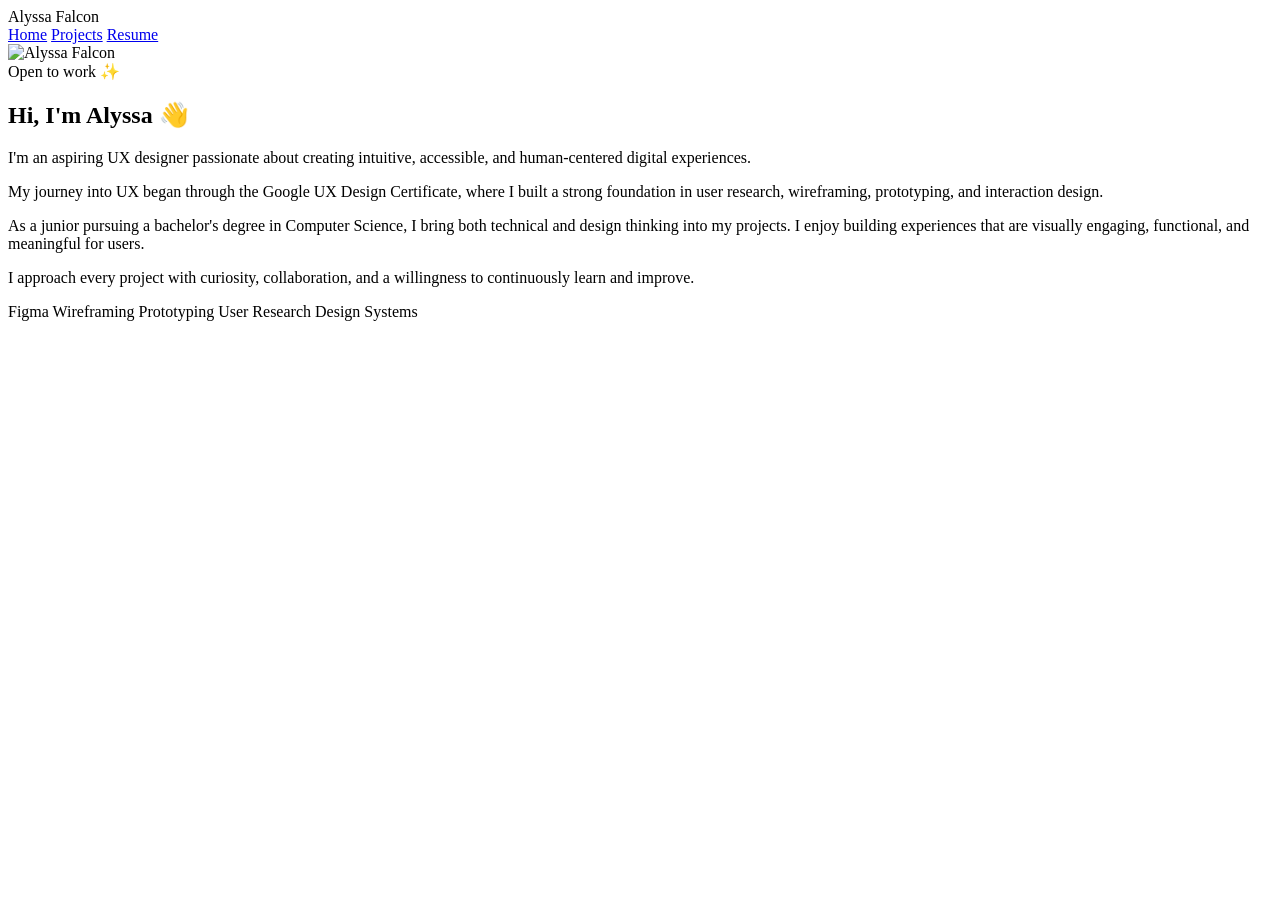
==== AboutMe.html @ 5e93cd71 "Initial commit" ====
<!DOCTYPE html>
<html lang="en">
<head>
  <meta charset="UTF-8" />
  <meta name="viewport" content="width=device-width, initial-scale=1.0"/>

  <title>About Me — Alyssa Falcon</title>

  <!-- GOOGLE FONTS -->
  <link
    href="https://fonts.googleapis.com/css2?family=Fraunces:wght@700;900&family=Plus+Jakarta+Sans:wght@400;500;600;700&display=swap"
    rel="stylesheet"
  />

  <!-- MAIN CSS -->
  <link rel="stylesheet" href="styles.css" />
</head>

<body>

  <!-- NAV -->
  <nav>
    <span class="nav-logo">
      Alyssa <span>Falcon</span>
    </span>

    <div class="nav-links">
      <a href="homepage.html">Home</a>
      <a href="homepage.html#projects">Projects</a>
      <a href="#">Resume</a>
    </div>
  </nav>

  <!-- ABOUT PAGE -->
  <main class="about-page">

    <section class="about-hero">

      <!-- LEFT SIDE -->
      <div>

        <div class="about-image-wrapper">

          <!-- IMPORTANT -->
          <!-- Make sure this filename EXACTLY matches -->
          <img
            src="images/Headshot.jpg"
            alt="Alyssa Falcon"
            class="about-image"
          />

          <div class="status-badge">
            Open to work ✨
          </div>

        </div>

        
      </div>

      <!-- RIGHT SIDE -->
      <div>

        <h1 class="about-title">
          Hi, I'm <span>Alyssa</span> 👋
        </h1>

        <p class="about-text">
          I'm an aspiring UX designer passionate about creating intuitive,
          accessible, and human-centered digital experiences.
        </p>

        <p class="about-text">
          My journey into UX began through the Google UX Design Certificate,
          where I built a strong foundation in user research, wireframing,
          prototyping, and interaction design.
        </p>

        <p class="about-text">
          As a junior pursuing a bachelor's degree in Computer Science,
          I bring both technical and design thinking into my projects.
          I enjoy building experiences that are visually engaging,
          functional, and meaningful for users.
        </p>

        <p class="about-text">
          I approach every project with curiosity, collaboration,
          and a willingness to continuously learn and improve.
        </p>

        <!-- SKILLS -->
        <div class="skills-row">
          <span>Figma</span>
          <span>Wireframing</span>
          <span>Prototyping</span>
          <span>User Research</span>
          <span>Design Systems</span>
        </div>

      </div>

    </section>

  </main>

</body>
</html>
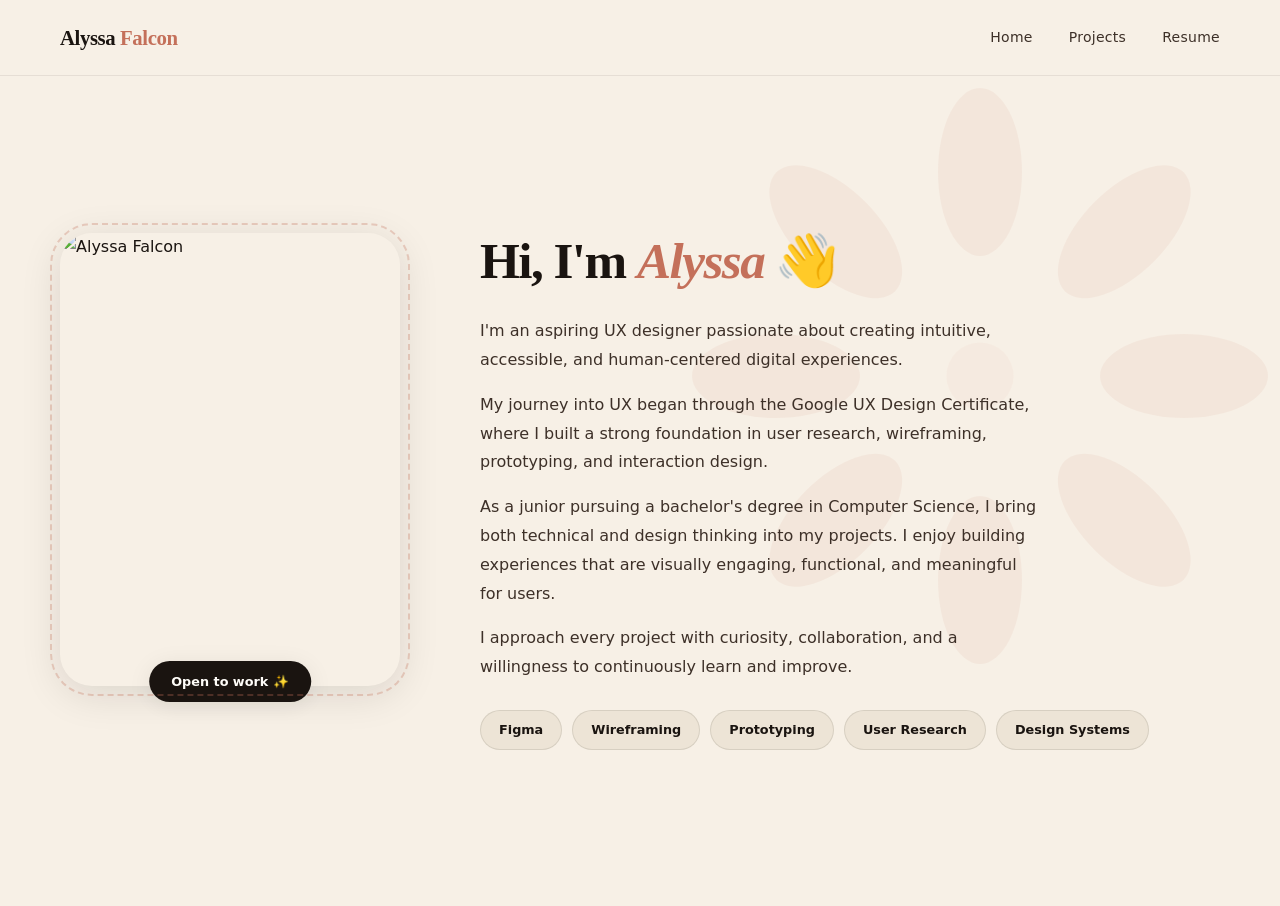
==== commit e7b984bd: "Fix 2" ====
--- a/AboutMe.html
+++ b/AboutMe.html
@@ -13,7 +13,7 @@
   />
 
   <!-- MAIN CSS -->
-  <link rel="stylesheet" href="styles.css" />
+  <link rel="stylesheet" href="Styles.css" />
 </head>
 
 <body>
@@ -25,9 +25,9 @@
     </span>
 
     <div class="nav-links">
-      <a href="homepage.html">Home</a>
-      <a href="homepage.html#projects">Projects</a>
-      <a href="#">Resume</a>
+      <a href="index.html">Home</a>
+      <a href="Index.html#projects">Projects</a>
+      <a href="Alyssa_Falcon_UX_Resume_copy.pdf">Resume</a>
     </div>
   </nav>
 
--- a/Styles.css
+++ b/Styles.css
@@ -0,0 +1,913 @@
+/* ============================================================
+   ALYSSA FALCON — Portfolio CSS
+   Aesthetic: Editorial Botanical — warm cream, ink black,
+   dusty rose accents, hand-drawn floral SVG details,
+   Fraunces serif display + DM Sans body
+   ============================================================ */
+
+/* ── GOOGLE FONTS ─────────────────────────────────────────── */
+@import url('https://fonts.googleapis.com/css2?family=Fraunces:ital,opsz,wght@0,9..144,300;0,9..144,600;0,9..144,900;1,9..144,400;1,9..144,700&family=DM+Sans:ital,opsz,wght@0,9..40,300;0,9..40,400;0,9..40,500;1,9..40,300&display=swap');
+
+/* ── TOKENS ───────────────────────────────────────────────── */
+:root {
+  --cream:      #f7f0e6;
+  --cream-dark: #ede4d6;
+  --ink:        #1a1410;
+  --ink-soft:   #3d3028;
+  --rose:       #c4705a;
+  --rose-light: #e8a898;
+  --sage:       #7a9e7e;
+  --sage-light: #b4cdb6;
+  --white:      #fffdf9;
+  --pink:       #e8a898;
+
+  --ff-display: 'Fraunces', Georgia, serif;
+  --ff-body:    'DM Sans', system-ui, sans-serif;
+
+  --radius-sm:  8px;
+  --radius-md:  16px;
+  --radius-lg:  32px;
+  --radius-xl:  48px;
+
+  --shadow-soft: 0 4px 24px rgba(26,20,16,0.08);
+  --shadow-card: 0 8px 40px rgba(26,20,16,0.12);
+}
+
+/* ── RESET ────────────────────────────────────────────────── */
+*, *::before, *::after { box-sizing: border-box; margin: 0; padding: 0; }
+
+html { scroll-behavior: smooth; }
+
+body {
+  background-color: var(--cream);
+  color: var(--ink);
+  font-family: var(--ff-body);
+  font-size: 16px;
+  line-height: 1.7;
+  overflow-x: hidden;
+}
+
+img { display: block; max-width: 100%; height: auto; }
+a { color: inherit; text-decoration: none; }
+ul { list-style: none; }
+
+/* ── CUSTOM CURSOR ────────────────────────────────────────── */
+#cursor {
+  width: 20px; height: 20px;
+  border: 2px solid var(--rose);
+  border-radius: 50%;
+  position: fixed;
+  pointer-events: none;
+  z-index: 9999;
+  transform: translate(-50%, -50%);
+  transition: transform 0.1s ease, width 0.2s ease, height 0.2s ease, background 0.2s ease;
+}
+
+/* ── FLORAL SVG HELPERS ───────────────────────────────────── */
+/* Inline SVG flowers injected via ::before/::after pseudo-elements */
+
+/* ── NAVIGATION (Homepage) ────────────────────────────────── */
+nav {
+  position: sticky;
+  top: 0;
+  z-index: 100;
+  display: flex;
+  align-items: center;
+  justify-content: space-between;
+  padding: 20px 60px;
+  background: var(--cream);
+  border-bottom: 1px solid rgba(26,20,16,0.08);
+  backdrop-filter: blur(12px);
+}
+
+.nav-logo {
+  font-family: var(--ff-display);
+  font-size: 1.3rem;
+  font-weight: 900;
+  letter-spacing: -0.02em;
+  color: var(--ink);
+}
+.nav-logo span { color: var(--rose); }
+
+.nav-links {
+  display: flex;
+  gap: 36px;
+  align-items: center;
+}
+.nav-links a {
+  font-size: 0.875rem;
+  font-weight: 500;
+  color: var(--ink-soft);
+  letter-spacing: 0.02em;
+  transition: color 0.2s;
+  position: relative;
+}
+.nav-links a::after {
+  content: '';
+  position: absolute;
+  bottom: -3px; left: 0;
+  width: 0; height: 1.5px;
+  background: var(--rose);
+  transition: width 0.3s ease;
+}
+.nav-links a:hover { color: var(--rose); }
+.nav-links a:hover::after { width: 100%; }
+
+/* ── CASE STUDY NAV ───────────────────────────────────────── */
+.case-nav {
+  position: sticky;
+  top: 0;
+  z-index: 100;
+  display: flex;
+  align-items: center;
+  justify-content: space-between;
+  padding: 18px 60px;
+  background: var(--cream);
+  border-bottom: 1px solid rgba(26,20,16,0.08);
+}
+
+.back-btn {
+  display: inline-flex;
+  align-items: center;
+  gap: 8px;
+  font-size: 0.85rem;
+  font-weight: 500;
+  color: var(--ink-soft);
+  padding: 8px 18px;
+  border: 1.5px solid rgba(26,20,16,0.2);
+  border-radius: var(--radius-xl);
+  transition: all 0.25s ease;
+}
+.back-btn::before { content: '←'; }
+.back-btn:hover {
+  background: var(--ink);
+  color: var(--cream);
+  border-color: var(--ink);
+}
+
+.case-nav-links {
+  display: flex;
+  gap: 28px;
+}
+.case-nav-links a {
+  font-size: 0.85rem;
+  font-weight: 500;
+  color: var(--ink-soft);
+  transition: color 0.2s;
+}
+.case-nav-links a:hover { color: var(--rose); }
+
+/* ── HERO ─────────────────────────────────────────────────── */
+.hero {
+  min-height: 88vh;
+  display: grid;
+  grid-template-columns: 1fr 420px;
+  align-items: center;
+  gap: 60px;
+  padding: 80px 60px 80px;
+  position: relative;
+  overflow: hidden;
+}
+
+/* Floral background decoration */
+.hero::before {
+  content: '';
+  position: absolute;
+  top: -80px; right: -80px;
+  width: 520px; height: 520px;
+  background-image: url("data:image/svg+xml,%3Csvg xmlns='http://www.w3.org/2000/svg' viewBox='0 0 400 400'%3E%3Cg opacity='0.12' fill='%23c4705a'%3E%3Cellipse cx='200' cy='80' rx='30' ry='55' transform='rotate(0 200 200)'/%3E%3Cellipse cx='200' cy='80' rx='30' ry='55' transform='rotate(45 200 200)'/%3E%3Cellipse cx='200' cy='80' rx='30' ry='55' transform='rotate(90 200 200)'/%3E%3Cellipse cx='200' cy='80' rx='30' ry='55' transform='rotate(135 200 200)'/%3E%3Cellipse cx='200' cy='80' rx='30' ry='55' transform='rotate(180 200 200)'/%3E%3Cellipse cx='200' cy='80' rx='30' ry='55' transform='rotate(225 200 200)'/%3E%3Cellipse cx='200' cy='80' rx='30' ry='55' transform='rotate(270 200 200)'/%3E%3Cellipse cx='200' cy='80' rx='30' ry='55' transform='rotate(315 200 200)'/%3E%3Ccircle cx='200' cy='200' r='22' fill='%23e8a898'/%3E%3C/g%3E%3C/svg%3E");
+  background-repeat: no-repeat;
+  background-size: contain;
+  pointer-events: none;
+}
+
+.hero::after {
+  content: '';
+  position: absolute;
+  bottom: -60px; left: 20px;
+  width: 300px; height: 300px;
+  background-image: url("data:image/svg+xml,%3Csvg xmlns='http://www.w3.org/2000/svg' viewBox='0 0 300 300'%3E%3Cg opacity='0.08' fill='%237a9e7e'%3E%3Cellipse cx='150' cy='60' rx='22' ry='45' transform='rotate(0 150 150)'/%3E%3Cellipse cx='150' cy='60' rx='22' ry='45' transform='rotate(60 150 150)'/%3E%3Cellipse cx='150' cy='60' rx='22' ry='45' transform='rotate(120 150 150)'/%3E%3Cellipse cx='150' cy='60' rx='22' ry='45' transform='rotate(180 150 150)'/%3E%3Cellipse cx='150' cy='60' rx='22' ry='45' transform='rotate(240 150 150)'/%3E%3Cellipse cx='150' cy='60' rx='22' ry='45' transform='rotate(300 150 150)'/%3E%3Ccircle cx='150' cy='150' r='16' fill='%23b4cdb6'/%3E%3C/g%3E%3C/svg%3E");
+  background-repeat: no-repeat;
+  background-size: contain;
+  pointer-events: none;
+}
+
+.hero-eyebrow {
+  display: inline-block;
+  font-size: 0.78rem;
+  font-weight: 500;
+  letter-spacing: 0.12em;
+  text-transform: uppercase;
+  color: var(--rose);
+  margin-bottom: 20px;
+}
+
+.hero-text h1 {
+  font-family: var(--ff-display);
+  font-size: clamp(3rem, 5.5vw, 5.5rem);
+  font-weight: 900;
+  line-height: 1.0;
+  letter-spacing: -0.03em;
+  color: var(--ink);
+  margin-bottom: 28px;
+}
+
+.name { color: var(--rose); font-style: italic; }
+
+.hero-desc {
+  font-size: 1.15rem;
+  color: var(--ink-soft);
+  max-width: 520px;
+  line-height: 1.75;
+  margin-bottom: 32px;
+}
+
+.tags {
+  display: flex;
+  flex-wrap: wrap;
+  gap: 10px;
+}
+.tag {
+  font-size: 0.8rem;
+  font-weight: 500;
+  padding: 6px 16px;
+  border-radius: var(--radius-xl);
+  border: 1.5px solid rgba(26,20,16,0.15);
+  color: var(--ink-soft);
+  background: var(--white);
+}
+
+.hero-photo {
+  position: relative;
+}
+.hero-photo img {
+  width: 100%;
+  max-width: 380px;
+  aspect-ratio: 4/5;
+  object-fit: cover;
+  border-radius: var(--radius-lg);
+  box-shadow: var(--shadow-card);
+}
+.hero-photo::before {
+  content: '';
+  position: absolute;
+  inset: -12px;
+  border: 2px dashed rgba(196,112,90,0.25);
+  border-radius: calc(var(--radius-lg) + 12px);
+  pointer-events: none;
+}
+
+/* ── SECTION DIVIDER ──────────────────────────────────────── */
+.section-divider {
+  height: 1px;
+  margin: 0 60px;
+  background: linear-gradient(to right, transparent, rgba(26,20,16,0.12), transparent);
+  position: relative;
+}
+.section-divider::after {
+  content: '✿';
+  position: absolute;
+  left: 50%;
+  top: 50%;
+  transform: translate(-50%, -50%);
+  font-size: 1rem;
+  color: var(--rose);
+  background: var(--cream);
+  padding: 0 12px;
+}
+
+/* ── PROJECTS SECTION ─────────────────────────────────────── */
+.projects-section {
+  padding: 100px 60px;
+  position: relative;
+}
+
+.section-eyebrow {
+  font-size: 0.78rem;
+  font-weight: 500;
+  letter-spacing: 0.12em;
+  text-transform: uppercase;
+  color: var(--rose);
+  margin-bottom: 12px;
+}
+
+.section-title {
+  font-family: var(--ff-display);
+  font-size: clamp(2.2rem, 4vw, 3.5rem);
+  font-weight: 900;
+  letter-spacing: -0.03em;
+  color: var(--ink);
+  margin-bottom: 72px;
+}
+
+/* Project cards */
+.project-card {
+  display: grid;
+  grid-template-columns: 1fr 1fr;
+  gap: 32px;
+  align-items: center;
+  padding: 32px 36px;
+  margin-bottom: 16px;
+  background: var(--white);
+  border-radius: var(--radius-md);
+  border: 1px solid rgba(26,20,16,0.07);
+  box-shadow: var(--shadow-soft);
+  transition: box-shadow 0.3s ease, transform 0.3s ease;
+  position: relative;
+  overflow: hidden;
+}
+.project-card::before {
+  content: '';
+  position: absolute;
+  top: -40px; right: -40px;
+  width: 200px; height: 200px;
+  background-image: url("data:image/svg+xml,%3Csvg xmlns='http://www.w3.org/2000/svg' viewBox='0 0 200 200'%3E%3Cg opacity='0.06' fill='%23c4705a'%3E%3Cellipse cx='100' cy='40' rx='18' ry='35' transform='rotate(0 100 100)'/%3E%3Cellipse cx='100' cy='40' rx='18' ry='35' transform='rotate(72 100 100)'/%3E%3Cellipse cx='100' cy='40' rx='18' ry='35' transform='rotate(144 100 100)'/%3E%3Cellipse cx='100' cy='40' rx='18' ry='35' transform='rotate(216 100 100)'/%3E%3Cellipse cx='100' cy='40' rx='18' ry='35' transform='rotate(288 100 100)'/%3E%3Ccircle cx='100' cy='100' r='12' fill='%23e8a898'/%3E%3C/g%3E%3C/svg%3E");
+  background-repeat: no-repeat;
+  background-size: contain;
+  pointer-events: none;
+}
+
+.project-card:nth-child(even) { direction: rtl; }
+.project-card:nth-child(even) > * { direction: ltr; }
+
+.project-card:hover {
+  box-shadow: var(--shadow-card);
+  transform: translateY(-4px);
+}
+
+.project-num {
+  font-size: 0.75rem;
+  font-weight: 500;
+  letter-spacing: 0.1em;
+  text-transform: uppercase;
+  color: var(--rose);
+  margin-bottom: 14px;
+}
+
+.project-info h2 {
+  font-family: var(--ff-display);
+  font-size: clamp(1.3rem, 2vw, 1.7rem);
+  font-weight: 900;
+  letter-spacing: -0.02em;
+  line-height: 1.15;
+  color: var(--ink);
+  margin-bottom: 12px;
+}
+
+.project-info p {
+  font-size: 0.9rem;
+  color: var(--ink-soft);
+  line-height: 1.7;
+  margin-bottom: 20px;
+  max-width: 400px;
+}
+
+.project-image {
+  overflow: hidden;
+  border-radius: var(--radius-sm);
+  height: 260px;
+  display: flex;
+  align-items: center;
+  justify-content: center;
+}
+
+.project-image img {
+  width: 100%;
+  height: 100%;
+  object-fit: contain;
+  border-radius: var(--radius-sm);
+  transition: transform 0.4s ease;
+}
+.project-card:hover .project-image img {
+  transform: scale(1.04);
+}
+
+/* ── CONNECT SECTION ──────────────────────────────────────── */
+.connect-section {
+  margin: 0 60px 100px;
+  padding: 80px;
+  background: var(--ink);
+  border-radius: var(--radius-lg);
+  text-align: center;
+  position: relative;
+  overflow: hidden;
+}
+.connect-section::before {
+  content: '';
+  position: absolute;
+  top: -60px; left: -60px;
+  width: 350px; height: 350px;
+  background-image: url("data:image/svg+xml,%3Csvg xmlns='http://www.w3.org/2000/svg' viewBox='0 0 300 300'%3E%3Cg opacity='0.15' fill='%23e8a898'%3E%3Cellipse cx='150' cy='55' rx='25' ry='50' transform='rotate(0 150 150)'/%3E%3Cellipse cx='150' cy='55' rx='25' ry='50' transform='rotate(51 150 150)'/%3E%3Cellipse cx='150' cy='55' rx='25' ry='50' transform='rotate(102 150 150)'/%3E%3Cellipse cx='150' cy='55' rx='25' ry='50' transform='rotate(153 150 150)'/%3E%3Cellipse cx='150' cy='55' rx='25' ry='50' transform='rotate(204 150 150)'/%3E%3Cellipse cx='150' cy='55' rx='25' ry='50' transform='rotate(255 150 150)'/%3E%3Cellipse cx='150' cy='55' rx='25' ry='50' transform='rotate(306 150 150)'/%3E%3Ccircle cx='150' cy='150' r='18' fill='%23c4705a'/%3E%3C/g%3E%3C/svg%3E");
+  background-repeat: no-repeat;
+  background-size: contain;
+  pointer-events: none;
+}
+.connect-section::after {
+  content: '';
+  position: absolute;
+  bottom: -40px; right: -40px;
+  width: 250px; height: 250px;
+  background-image: url("data:image/svg+xml,%3Csvg xmlns='http://www.w3.org/2000/svg' viewBox='0 0 200 200'%3E%3Cg opacity='0.1' fill='%237a9e7e'%3E%3Cellipse cx='100' cy='35' rx='18' ry='38' transform='rotate(0 100 100)'/%3E%3Cellipse cx='100' cy='35' rx='18' ry='38' transform='rotate(60 100 100)'/%3E%3Cellipse cx='100' cy='35' rx='18' ry='38' transform='rotate(120 100 100)'/%3E%3Cellipse cx='100' cy='35' rx='18' ry='38' transform='rotate(180 100 100)'/%3E%3Cellipse cx='100' cy='35' rx='18' ry='38' transform='rotate(240 100 100)'/%3E%3Cellipse cx='100' cy='35' rx='18' ry='38' transform='rotate(300 100 100)'/%3E%3Ccircle cx='100' cy='100' r='13' fill='%23b4cdb6'/%3E%3C/g%3E%3C/svg%3E");
+  background-repeat: no-repeat;
+  background-size: contain;
+  pointer-events: none;
+}
+
+.connect-eyebrow {
+  font-size: 0.78rem;
+  font-weight: 500;
+  letter-spacing: 0.12em;
+  text-transform: uppercase;
+  color: var(--rose-light);
+  margin-bottom: 16px;
+}
+
+.connect-section h2 {
+  font-family: var(--ff-display);
+  font-size: clamp(2rem, 4vw, 3rem);
+  font-weight: 900;
+  letter-spacing: -0.03em;
+  color: var(--white);
+  margin-bottom: 16px;
+}
+.connect-section p {
+  font-size: 1rem;
+  color: rgba(255,253,249,0.65);
+  margin-bottom: 40px;
+}
+
+.connect-links {
+  display: flex;
+  gap: 16px;
+  justify-content: center;
+  flex-wrap: wrap;
+}
+.connect-links a {
+  padding: 14px 36px;
+  border-radius: var(--radius-xl);
+  font-size: 0.9rem;
+  font-weight: 600;
+  letter-spacing: 0.02em;
+  transition: all 0.25s ease;
+}
+.connect-links .primary {
+  background: var(--rose);
+  color: var(--white);
+}
+.connect-links .primary:hover { background: var(--rose-light); }
+.connect-links .secondary {
+  border: 1.5px solid rgba(255,253,249,0.3);
+  color: var(--white);
+}
+.connect-links .secondary:hover {
+  background: rgba(255,253,249,0.1);
+}
+
+/* ── BUTTONS ──────────────────────────────────────────────── */
+.btn {
+  display: inline-flex;
+  align-items: center;
+  gap: 8px;
+  padding: 13px 28px;
+  background: var(--ink);
+  color: var(--white);
+  border: none;
+  border-radius: var(--radius-xl);
+  font-family: var(--ff-body);
+  font-size: 0.875rem;
+  font-weight: 600;
+  letter-spacing: 0.02em;
+  cursor: pointer;
+  transition: all 0.25s ease;
+}
+.btn:hover {
+  background: var(--rose);
+  transform: translateY(-2px);
+  box-shadow: 0 8px 24px rgba(196,112,90,0.3);
+}
+.btn-link { text-decoration: none; }
+
+/* ── ABOUT PAGE ───────────────────────────────────────────── */
+.about-page {
+  min-height: calc(100vh - 70px);
+  display: flex;
+  align-items: center;
+  padding: 80px 60px;
+  position: relative;
+  overflow: hidden;
+}
+.about-page::before {
+  content: '';
+  position: absolute;
+  top: 0; right: 0;
+  width: 600px; height: 600px;
+  background-image: url("data:image/svg+xml,%3Csvg xmlns='http://www.w3.org/2000/svg' viewBox='0 0 500 500'%3E%3Cg opacity='0.07' fill='%23c4705a'%3E%3Cellipse cx='250' cy='80' rx='35' ry='70' transform='rotate(0 250 250)'/%3E%3Cellipse cx='250' cy='80' rx='35' ry='70' transform='rotate(45 250 250)'/%3E%3Cellipse cx='250' cy='80' rx='35' ry='70' transform='rotate(90 250 250)'/%3E%3Cellipse cx='250' cy='80' rx='35' ry='70' transform='rotate(135 250 250)'/%3E%3Cellipse cx='250' cy='80' rx='35' ry='70' transform='rotate(180 250 250)'/%3E%3Cellipse cx='250' cy='80' rx='35' ry='70' transform='rotate(225 250 250)'/%3E%3Cellipse cx='250' cy='80' rx='35' ry='70' transform='rotate(270 250 250)'/%3E%3Cellipse cx='250' cy='80' rx='35' ry='70' transform='rotate(315 250 250)'/%3E%3Ccircle cx='250' cy='250' r='28' fill='%23e8a898'/%3E%3C/g%3E%3C/svg%3E");
+  background-repeat: no-repeat;
+  background-size: contain;
+  pointer-events: none;
+}
+
+.about-hero {
+  display: grid;
+  grid-template-columns: 340px 1fr;
+  gap: 80px;
+  align-items: start;
+  max-width: 1100px;
+  width: 100%;
+}
+
+.about-image-wrapper {
+  position: relative;
+}
+.about-image {
+  width: 100%;
+  aspect-ratio: 3/4;
+  object-fit: cover;
+  border-radius: var(--radius-lg);
+  box-shadow: var(--shadow-card);
+}
+.about-image-wrapper::after {
+  content: '';
+  position: absolute;
+  inset: -10px;
+  border: 2px dashed rgba(196,112,90,0.3);
+  border-radius: calc(var(--radius-lg) + 10px);
+  pointer-events: none;
+}
+
+.status-badge {
+  position: absolute;
+  bottom: -16px;
+  left: 50%;
+  transform: translateX(-50%);
+  background: var(--ink);
+  color: var(--white);
+  font-size: 0.8rem;
+  font-weight: 600;
+  padding: 10px 22px;
+  border-radius: var(--radius-xl);
+  white-space: nowrap;
+  box-shadow: var(--shadow-soft);
+}
+
+.about-title {
+  font-family: var(--ff-display);
+  font-size: clamp(2.5rem, 4vw, 3.8rem);
+  font-weight: 900;
+  letter-spacing: -0.03em;
+  line-height: 1.1;
+  margin-bottom: 28px;
+  color: var(--ink);
+}
+.about-title span { color: var(--rose); font-style: italic; }
+
+.about-text {
+  font-size: 1rem;
+  color: var(--ink-soft);
+  line-height: 1.8;
+  margin-bottom: 16px;
+  max-width: 560px;
+}
+
+.skills-row {
+  display: flex;
+  flex-wrap: wrap;
+  gap: 10px;
+  margin-top: 28px;
+}
+.skills-row span {
+  font-size: 0.8rem;
+  font-weight: 600;
+  padding: 8px 18px;
+  border-radius: var(--radius-xl);
+  background: var(--cream-dark);
+  color: var(--ink);
+  border: 1px solid rgba(26,20,16,0.1);
+}
+
+/* ── CASE STUDY LAYOUT ────────────────────────────────────── */
+.case-study-content {
+  max-width: 860px;
+  margin: 0 auto;
+  padding: 60px 40px 120px;
+}
+
+.case-meta {
+  display: flex;
+  gap: 48px;
+  flex-wrap: wrap;
+  padding: 28px 32px;
+  background: var(--white);
+  border-radius: var(--radius-md);
+  border: 1px solid rgba(26,20,16,0.08);
+  margin-bottom: 48px;
+  box-shadow: var(--shadow-soft);
+}
+
+.meta-label {
+  font-size: 0.7rem;
+  font-weight: 600;
+  letter-spacing: 0.1em;
+  text-transform: uppercase;
+  color: var(--rose);
+  margin-bottom: 6px;
+}
+.meta-value {
+  font-size: 0.95rem;
+  font-weight: 600;
+  color: var(--ink);
+}
+.meta-skills {
+  font-size: 0.88rem;
+  color: var(--ink-soft);
+  line-height: 1.6;
+}
+
+/* Hero title */
+.case-hero-title {
+  font-family: var(--ff-display);
+  font-size: clamp(3.5rem, 7vw, 6rem);
+  font-weight: 900;
+  letter-spacing: -0.04em;
+  line-height: 1.0;
+  color: var(--ink);
+  margin-bottom: 24px;
+  position: relative;
+}
+.case-hero-title::after {
+  content: '✿';
+  font-size: 1.5rem;
+  color: var(--rose);
+  margin-left: 16px;
+  vertical-align: middle;
+  opacity: 0.6;
+}
+
+.case-intro {
+  font-size: 1.2rem;
+  color: var(--ink-soft);
+  line-height: 1.8;
+  margin-bottom: 64px;
+  padding-bottom: 48px;
+  border-bottom: 1px solid rgba(26,20,16,0.1);
+  font-style: italic;
+  font-family: var(--ff-display);
+  font-weight: 300;
+}
+
+/* Case sections */
+.case-section {
+  margin-bottom: 72px;
+  position: relative;
+}
+
+.case-section h2 {
+  font-family: var(--ff-display);
+  font-size: 2rem;
+  font-weight: 900;
+  letter-spacing: -0.03em;
+  color: var(--ink);
+  margin-bottom: 32px;
+  padding-bottom: 14px;
+  border-bottom: 2px solid var(--cream-dark);
+  position: relative;
+}
+.case-section h2::after {
+  content: '';
+  position: absolute;
+  bottom: -2px; left: 0;
+  width: 48px; height: 2px;
+  background: var(--rose);
+}
+
+.case-section h3 {
+  font-size: 0.72rem;
+  font-weight: 600;
+  letter-spacing: 0.14em;
+  text-transform: uppercase;
+  color: var(--rose);
+  margin-bottom: 12px;
+  margin-top: 36px;
+}
+.case-section h3:first-child { margin-top: 0; }
+
+.case-section p {
+  font-size: 0.975rem;
+  color: var(--ink-soft);
+  line-height: 1.8;
+  margin-bottom: 16px;
+}
+
+/* Key findings list */
+.key-findings {
+  padding: 24px 28px;
+  background: var(--white);
+  border-radius: var(--radius-md);
+  border-left: 3px solid var(--rose);
+  margin: 20px 0;
+  box-shadow: var(--shadow-soft);
+}
+.key-findings li {
+  font-size: 0.95rem;
+  color: var(--ink-soft);
+  line-height: 1.7;
+  padding: 8px 0;
+  padding-left: 20px;
+  position: relative;
+  border-bottom: 1px solid rgba(26,20,16,0.06);
+}
+.key-findings li:last-child { border-bottom: none; }
+.key-findings li::before {
+  content: '✿';
+  position: absolute;
+  left: 0;
+  font-size: 0.65rem;
+  color: var(--rose);
+  top: 11px;
+}
+
+/* Callout / problem statement */
+.callout {
+  padding: 28px 32px;
+  background: var(--ink);
+  color: var(--white);
+  border-radius: var(--radius-md);
+  font-family: var(--ff-display);
+  font-size: 1.1rem;
+  font-style: italic;
+  font-weight: 300;
+  line-height: 1.7;
+  margin: 20px 0;
+  position: relative;
+  overflow: hidden;
+}
+.callout::before {
+  content: '"';
+  position: absolute;
+  top: -20px; left: 16px;
+  font-family: var(--ff-display);
+  font-size: 8rem;
+  font-weight: 900;
+  color: rgba(232,168,152,0.15);
+  line-height: 1;
+  pointer-events: none;
+}
+
+/* Design goals grid */
+.design-goals-grid {
+  display: grid;
+  grid-template-columns: repeat(3, 1fr);
+  gap: 16px;
+  margin: 20px 0;
+}
+.goal-card {
+  padding: 24px;
+  background: var(--white);
+  border-radius: var(--radius-md);
+  border: 1px solid rgba(26,20,16,0.08);
+  box-shadow: var(--shadow-soft);
+  transition: transform 0.2s, box-shadow 0.2s;
+}
+.goal-card:hover {
+  transform: translateY(-3px);
+  box-shadow: var(--shadow-card);
+}
+.goal-card h4 {
+  font-family: var(--ff-display);
+  font-size: 1rem;
+  font-weight: 700;
+  color: var(--rose);
+  margin-bottom: 10px;
+}
+.goal-card p {
+  font-size: 0.875rem;
+  color: var(--ink-soft);
+  line-height: 1.65;
+  margin: 0;
+}
+
+/* Deliverables grid */
+.deliverables-grid {
+  display: grid;
+  grid-template-columns: repeat(3, 1fr);
+  gap: 16px;
+  margin: 20px 0;
+}
+.deliverable-card {
+  padding: 24px;
+  background: var(--white);
+  border-radius: var(--radius-md);
+  border: 1px solid rgba(26,20,16,0.08);
+  box-shadow: var(--shadow-soft);
+}
+.deliverable-card h4 {
+  font-family: var(--ff-display);
+  font-size: 1rem;
+  font-weight: 700;
+  color: var(--ink);
+  margin-bottom: 8px;
+}
+.deliverable-card p {
+  font-size: 0.875rem;
+  color: var(--ink-soft);
+  line-height: 1.6;
+  margin: 0;
+}
+
+/* Case images */
+.case-image {
+  width: 100%;
+  border-radius: var(--radius-md);
+  box-shadow: var(--shadow-soft);
+  margin: 16px 0;
+  border: 1px solid rgba(26,20,16,0.06);
+}
+
+/* Two column images */
+.two-column-images {
+  display: flex;
+  gap: 16px;
+  margin: 16px 0;
+}
+.two-column-images img {
+  width: 50%;
+  border-radius: var(--radius-md);
+  box-shadow: var(--shadow-soft);
+}
+
+/* Persona grid */
+.persona-grid {
+  display: flex;
+  gap: 16px;
+  margin: 20px 0;
+}
+.persona-grid img {
+  width: 50%;
+  border-radius: var(--radius-md);
+  box-shadow: var(--shadow-soft);
+}
+
+/* Back to portfolio */
+.back-to-portfolio {
+  margin-top: 80px;
+  padding-top: 40px;
+  border-top: 1px solid rgba(26,20,16,0.1);
+  text-align: center;
+}
+
+/* ── SCROLL ANIMATIONS ────────────────────────────────────── */
+[data-animate] {
+  opacity: 0;
+  transform: translateY(28px);
+  transition: opacity 0.6s ease, transform 0.6s ease;
+}
+[data-animate].visible {
+  opacity: 1;
+  transform: translateY(0);
+}
+
+/* ── ENTRY ANIMATIONS ─────────────────────────────────────── */
+@keyframes fadeUp {
+  from { opacity: 0; transform: translateY(24px); }
+  to   { opacity: 1; transform: translateY(0); }
+}
+.hero-text, .hero-photo, .about-hero {
+  animation: fadeUp 0.7s ease both;
+}
+.hero-photo { animation-delay: 0.15s; }
+
+/* ── RESPONSIVE ───────────────────────────────────────────── */
+@media (max-width: 900px) {
+  nav, .case-nav { padding: 16px 24px; }
+
+  .hero {
+    grid-template-columns: 1fr;
+    padding: 60px 24px;
+    min-height: auto;
+    gap: 40px;
+  }
+  .hero-photo { order: -1; }
+  .hero-photo img { max-width: 260px; margin: 0 auto; }
+
+  .projects-section { padding: 60px 24px; }
+  .project-card {
+    grid-template-columns: 1fr;
+    gap: 32px;
+    padding: 36px 28px;
+  }
+  .project-card:nth-child(even) { direction: ltr; }
+
+  .connect-section { margin: 0 24px 60px; padding: 48px 28px; }
+
+  .about-hero {
+    grid-template-columns: 1fr;
+    gap: 48px;
+  }
+  .about-page { padding: 60px 24px; }
+
+  .case-study-content { padding: 40px 24px 80px; }
+
+  .design-goals-grid, .deliverables-grid { grid-template-columns: 1fr; }
+
+  .section-divider { margin: 0 24px; }
+}
